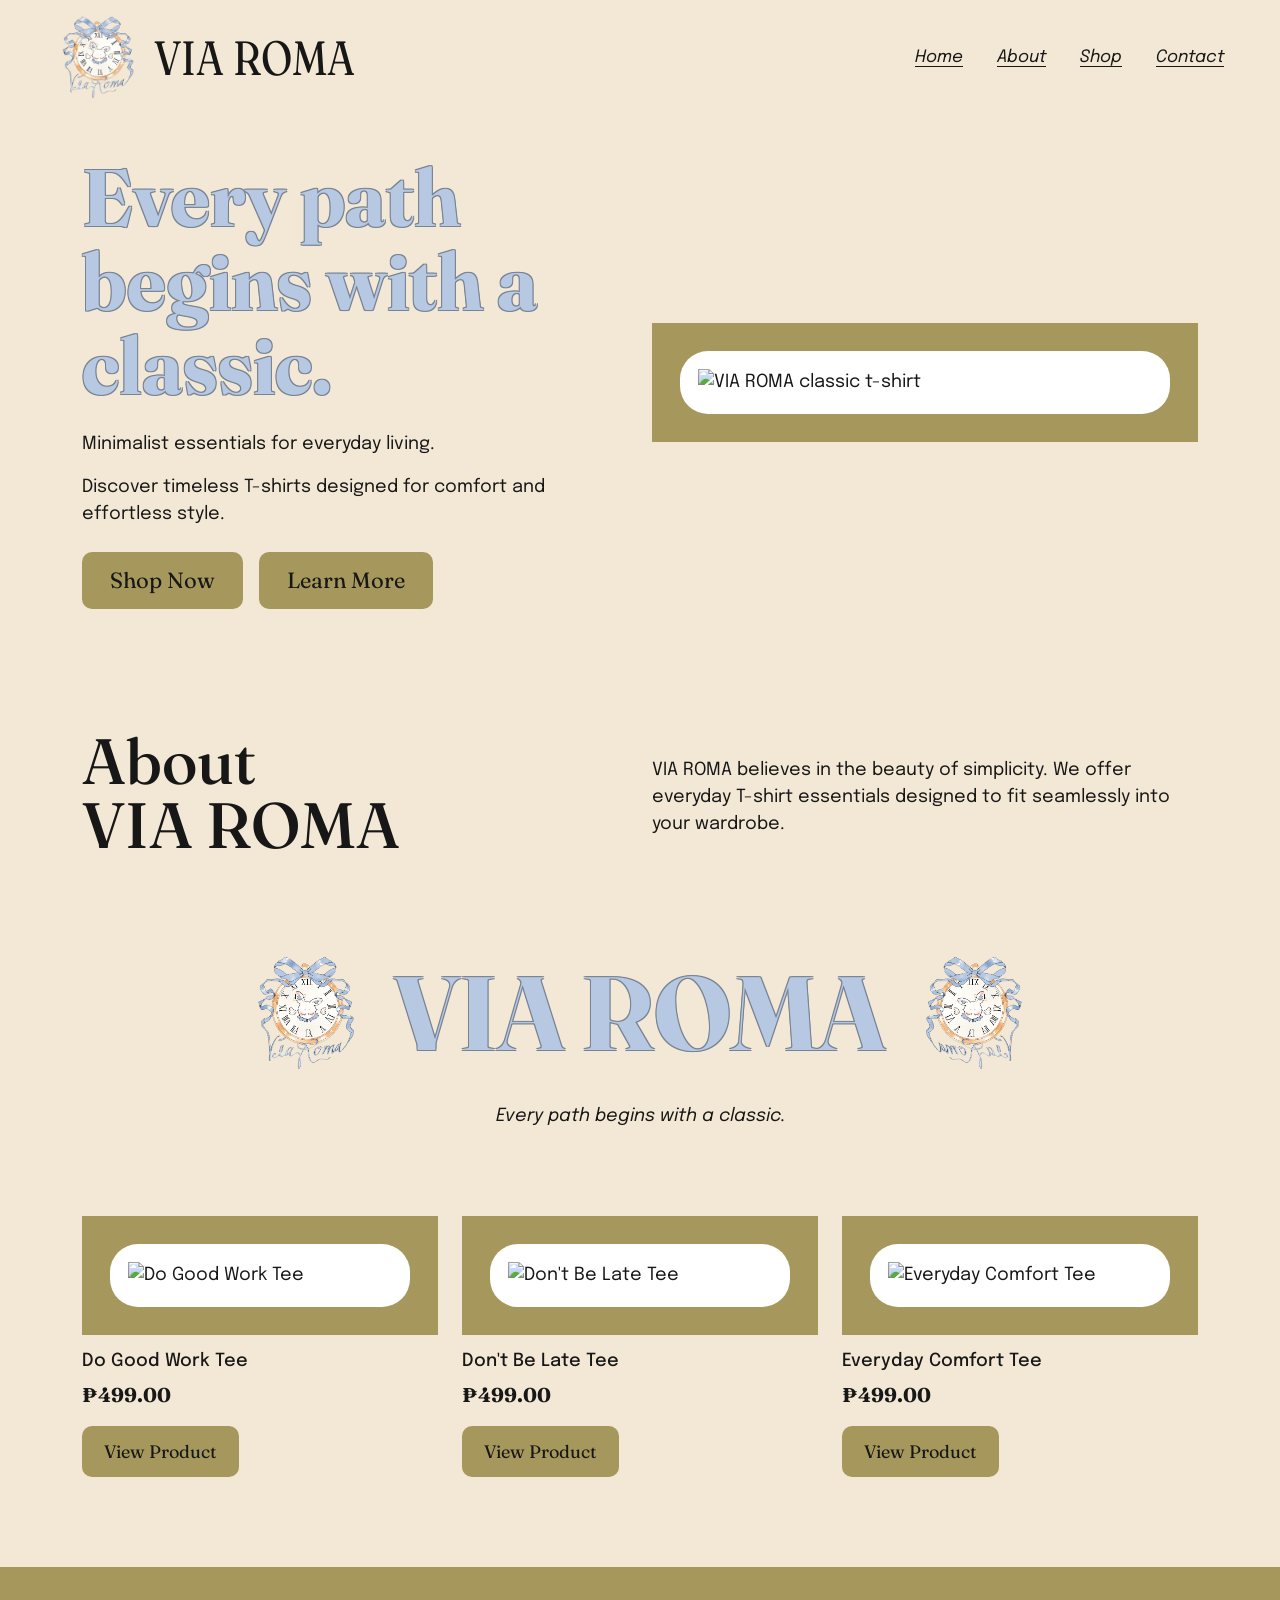
==== index.html @ f51b1f56 "Add files via upload" ====
<!DOCTYPE html>
<html lang="en">

<head>
    <meta charset="UTF-8">
    <meta name="viewport" content="width=device-width, initial-scale=1.0">
    <title>Home | VIA ROMA</title>

    <!-- Google Fonts -->
    <link rel="preconnect" href="https://fonts.googleapis.com">
    <link rel="preconnect" href="https://fonts.gstatic.com" crossorigin>
    <link href="https://fonts.googleapis.com/css2?family=Epilogue:ital,wght@0,400;0,500;0,700;1,400&family=Fraunces:opsz,wght@9..144,400;9..144,700&display=swap" rel="stylesheet">

    <!-- Bootstrap CSS -->
    <link href="https://cdn.jsdelivr.net/npm/bootstrap@5.3.3/dist/css/bootstrap.min.css" rel="stylesheet">

    <!-- Group CSS (colors, fonts, navbar, footer) -->
    <link rel="stylesheet" href="css/styles.css">

    <!-- Home page CSS -->
    <style>

        /* Body text size for the whole page content */
        main {
            font-size: 18px;
        }

        /* Light-blue text with a thin outline so it is readable on cream */
        .text-outline-shadow {
            color: var(--primary-color);
            text-shadow:
                -1px -1px 0 #778394,
                 1px -1px 0 #778394,
                -1px  1px 0 #778394,
                 1px  1px 0 #778394;
        }

        /* Olive button (dark text for contrast) */
        .via-button {
            display: inline-block;
            padding: 12px 28px;
            background-color: var(--secondary-color);
            color: var(--text-color);
            font-family: var(--heading-font);
            font-size: 22px;
            text-decoration: none;
            border-radius: 10px;
        }

        .via-button:hover {
            color: var(--text-color);
            opacity: 0.8;
        }

        /* Olive frame with a white rounded card inside */
        .image-frame {
            background-color: var(--secondary-color);
            padding: 18px;
        }

        .image-inner {
            background-color: #ffffff;
            border-radius: 28px;
            padding: 18px;
        }

        .image-inner img {
            display: block;
            width: 100%;
            height: auto;
        }

        /* Hero */
        .hero {
            padding: 40px 0 80px;
        }

        .hero-title {
            font-family: var(--heading-font);
            font-size: 3rem;
            line-height: 1.05;
        }

        /* About */
        .about-section {
            padding: 40px 0 30px;
        }

        .about-title {
            font-family: var(--heading-font);
            font-size: 2.8rem;
            line-height: 1;
        }

        /* Brand row */
        .brand-section {
            padding: 20px 0 50px;
        }

        .brand-row img {
            width: 90px;
            height: auto;
        }

        .brand-row .flip {
            transform: scaleX(-1);
        }

        .brand-name {
            font-family: var(--heading-font);
            font-size: 3rem;
            line-height: 1;
        }

        /* Products */
        .products-section {
            padding: 20px 0 90px;
        }

        .product-name {
            font-size: 18px;
            margin-top: 16px;
        }

        .price {
            font-family: var(--heading-font);
            font-size: 20px;
        }

        .products-section .via-button {
            font-size: 18px;
            padding: 12px 22px;
        }

        /* Tablets and wider (mobile-first: bigger sizes added here) */
        @media (min-width: 768px) {
            .image-frame {
                padding: 28px;
            }

            .about-title {
                font-size: 4rem;
            }

            .brand-row img {
                width: 140px;
            }

            .brand-name {
                font-size: 5rem;
            }
        }

        /* Laptops and wider */
        @media (min-width: 992px) {
            .hero-title {
                font-size: 5rem;
            }

            .brand-name {
                font-size: 6.5rem;
            }
        }

    </style>
</head>


<body>

    <!-- NAVIGATION -->
    <header>

        <nav class="navbar navbar-expand-lg" aria-label="Main navigation">

            <div class="container-fluid px-4 px-lg-5">

                <a class="navbar-brand" href="index.html">
                    <img src="images/brand-logo.png" alt="VIA ROMA logo" class="brand-logo">
                    <span class="brand-text">VIA ROMA</span>
                </a>

                <button
                    class="navbar-toggler"
                    type="button"
                    data-bs-toggle="collapse"
                    data-bs-target="#mainNavigation"
                    aria-controls="mainNavigation"
                    aria-expanded="false"
                    aria-label="Toggle navigation">
                    <span class="navbar-toggler-icon"></span>
                </button>

                <div class="collapse navbar-collapse" id="mainNavigation">

                    <ul class="navbar-nav ms-auto">
                        <li class="nav-item">
                            <a class="nav-link" href="index.html" aria-current="page">Home</a>
                        </li>
                        <li class="nav-item">
                            <a class="nav-link" href="index.html#about">About</a>
                        </li>
                        <li class="nav-item">
                            <a class="nav-link" href="index.html#shop">Shop</a>
                        </li>
                        <li class="nav-item">
                            <a class="nav-link" href="contact.html">Contact</a>
                        </li>
                    </ul>

                </div>

            </div>

        </nav>

    </header>


    <!-- MAIN CONTENT -->
    <main>

        <!-- HERO -->
        <section class="hero">
            <div class="container">
                <div class="row align-items-center">

                    <div class="col-lg-6">

                        <h1 class="hero-title fw-bold text-outline-shadow mb-4">
                            Every path begins with a classic.
                        </h1>

                        <p>Minimalist essentials for everyday living.</p>
                        <p>Discover timeless T-shirts designed for comfort and effortless style.</p>

                        <div class="d-flex flex-wrap gap-3 mt-4">
                            <a href="index.html#shop" class="via-button">Shop Now</a>
                            <a href="index.html#about" class="via-button">Learn More<span class="visually-hidden"> about VIA ROMA</span></a>
                        </div>

                    </div>

                    <div class="col-lg-6 mt-4 mt-lg-0">
                        <div class="image-frame">
                            <div class="image-inner">
                                <img src="images/hero-shirt.png" alt="VIA ROMA classic t-shirt">
                            </div>
                        </div>
                    </div>

                </div>
            </div>
        </section>


        <!-- ABOUT -->
        <section class="about-section" id="about">
            <div class="container">
                <div class="row align-items-center">

                    <div class="col-md-6">
                        <h2 class="about-title mb-4">About<br>VIA ROMA</h2>
                    </div>

                    <div class="col-md-6">
                        <p>
                            VIA ROMA believes in the beauty of simplicity.
                            We offer everyday T-shirt essentials designed to
                            fit seamlessly into your wardrobe.
                        </p>
                    </div>

                </div>
            </div>
        </section>


        <!-- BRAND ROW (logos are decorative, so alt is empty) -->
        <section class="brand-section text-center">
            <div class="container">

                <div class="brand-row d-flex justify-content-center align-items-center gap-3">
                    <img src="images/brand-logo.png" alt="">
                    <p class="brand-name fw-bold text-outline-shadow mb-0">VIA ROMA</p>
                    <img src="images/brand-logo.png" alt="" class="flip">
                </div>

                <p class="fst-italic mt-2">Every path begins with a classic.</p>

            </div>
        </section>


        <!-- PRODUCTS -->
        <section class="products-section" id="shop">
            <div class="container">

                <h2 class="visually-hidden">Our shirts</h2>

                <div class="row g-4">

                    <div class="col-md-4">
                        <div class="image-frame">
                            <div class="image-inner">
                                <img src="images/do-good-work-tee.jpg" alt="Do Good Work Tee">
                            </div>
                        </div>
                        <h3 class="product-name">Do Good Work Tee</h3>
                        <p class="price fw-bold">₱499.00</p>
                        <a href="do-good-work.html" class="via-button">View Product<span class="visually-hidden">: Do Good Work Tee</span></a>
                    </div>

                    <div class="col-md-4">
                        <div class="image-frame">
                            <div class="image-inner">
                                <img src="images/dont-be-late-tee.jpg" alt="Don't Be Late Tee">
                            </div>
                        </div>
                        <h3 class="product-name">Don't Be Late Tee</h3>
                        <p class="price fw-bold">₱499.00</p>
                        <a href="dont-be-late.html" class="via-button">View Product<span class="visually-hidden">: Don't Be Late Tee</span></a>
                    </div>

                    <div class="col-md-4">
                        <div class="image-frame">
                            <div class="image-inner">
                                <img src="images/everyday-comfort-tee.jpg" alt="Everyday Comfort Tee">
                            </div>
                        </div>
                        <h3 class="product-name">Everyday Comfort Tee</h3>
                        <p class="price fw-bold">₱499.00</p>
                        <a href="everyday-comfort.html" class="via-button">View Product<span class="visually-hidden">: Everyday Comfort Tee</span></a>
                    </div>

                </div>

            </div>
        </section>

    </main>


    <!-- FOOTER -->
    <footer>
        <div class="container-fluid px-4 px-lg-5">
            <div class="footer-content">
---- css/styles.css ----
/* 
1. WEBSITE COLORS AND FONTS
Change these values to update the design.
*/

:root {
--primary-color: #B7C9E2;
--secondary-color: #A6985C;
--button-color: #D1B99F;
--neutral-color: #F2E8D5;
--text-color: #171717;
--text-color-dark:#635D35;

--heading-font: 'Fraunces', serif;
--body-font: 'Epilogue', sans-serif;
}

/* 
2. GENERAL PAGE STYLING
*/

* {
box-sizing: border-box;
}

html {
scroll-behavior: smooth;
}

body {
margin: 0;
padding: 0;
background-color: var(--neutral-color);
color: var(--text-color);
font-family: var(--body-font);
font-size: 17px;
line-height: 1.5;

/* Keeps footer at bottom on short pages */
min-height: 100vh;
display: flex;
flex-direction: column;
}

a {
color: inherit;
}

/* Visible keyboard focus for accessibility */
a:focus-visible,
button:focus-visible {
outline: 3px solid #635D35;
outline-offset: 4px;
}

/* 
3. NAVIGATION BAR
*/

.navbar {
background-color: var(--neutral-color);
padding: 14px 0;
height: 115px;
}

.navbar-brand {
display: flex;
align-items: center;
gap: 3px;
color: var(--text-color);
font-family: var(--heading-font);
font-size: 40px;
font-weight: 400;
}

.brand-text {
display: inline-block;
transform: scaleY(1.2);
transform-origin: center;
line-height: 1;
}

/* Logo image */
.brand-logo {
width: auto;
height: 120px;
object-fit: contain;
}

.navbar-brand:hover {
color: var(--text-color);
}

/* Navigation links */
.navbar-nav .nav-link {
color: var(--text-color);
font-family: var(--body-font);
font-size: 17px;
font-style: italic;
text-decoration: underline;
text-underline-offset: 4px;
margin-left: 18px;
transition: opacity 0.2s ease;
}

.navbar-nav .nav-link:hover {
opacity: 0.6;
}

/* Mobile menu button */
.navbar-toggler {
border: 1px solid var(--text-color);
}

.navbar-toggler:focus {
box-shadow: none;
}

/* 
4. FOOTER
*/

footer {
background-color: var(--secondary-color);
padding: 23px 0;
margin-top: auto;
}

.footer-content {
display: flex;
justify-content: space-between;
align-items: center;
gap: 15px;
}

.footer-brand {
font-family: var(--body-font);
font-size: 16px;
font-weight: 700;
margin: 0;
}

.footer-link {
font-family: var(--body-font);
font-size: 16px;
font-weight: 700;
font-style: italic;
text-decoration: underline;
text-underline-offset: 4px;
}

.footer-link:hover {
opacity: 0.7;
}

/* 
5. TABLET RESPONSIVENESS
*/

@media (max-width: 991px) {

.navbar-brand {
    font-size: 29px;
}

.navbar-nav .nav-link {
    margin-left: 0;
    padding: 10px 0;
}

.main-navigation {
    gap: 16px;
}

.main-navigation a {
    font-size: 15px;
}

.privacy-section {
    padding-top: 35px;
}
}

/* 
7. MOBILE RESPONSIVENESS
*/

@media (max-width: 576px) {

body {
    font-size: 15px;
}

.navbar {
    padding: 8px 0;
}

.brand-logo {
    width: 55px;
    height: 55px;
}

.navbar-brand {
    font-size: 25px;
    gap: 9px;
}

.privacy-section {
    padding: 30px 20px 40px;
}

.privacy-title {
    font-size: clamp(2.3rem, 10vw, 3.2rem);
}

.updated-date {
    font-size: 14px;
    margin-bottom: 22px;
}

.policy-intro {
    font-size: 15px;
    margin-bottom: 24px;
}

.policy-item {
    margin-bottom: 20px;
}

.policy-item h2 {
    font-size: 17px;
}

.policy-item p {
    font-size: 15px;
}

footer {
    padding: 18px 15px;
}

.footer-content {
    flex-direction: column;
    text-align: center;
    gap: 8px;
}

.footer-brand,
.footer-link {
    font-size: 14px;
}
}
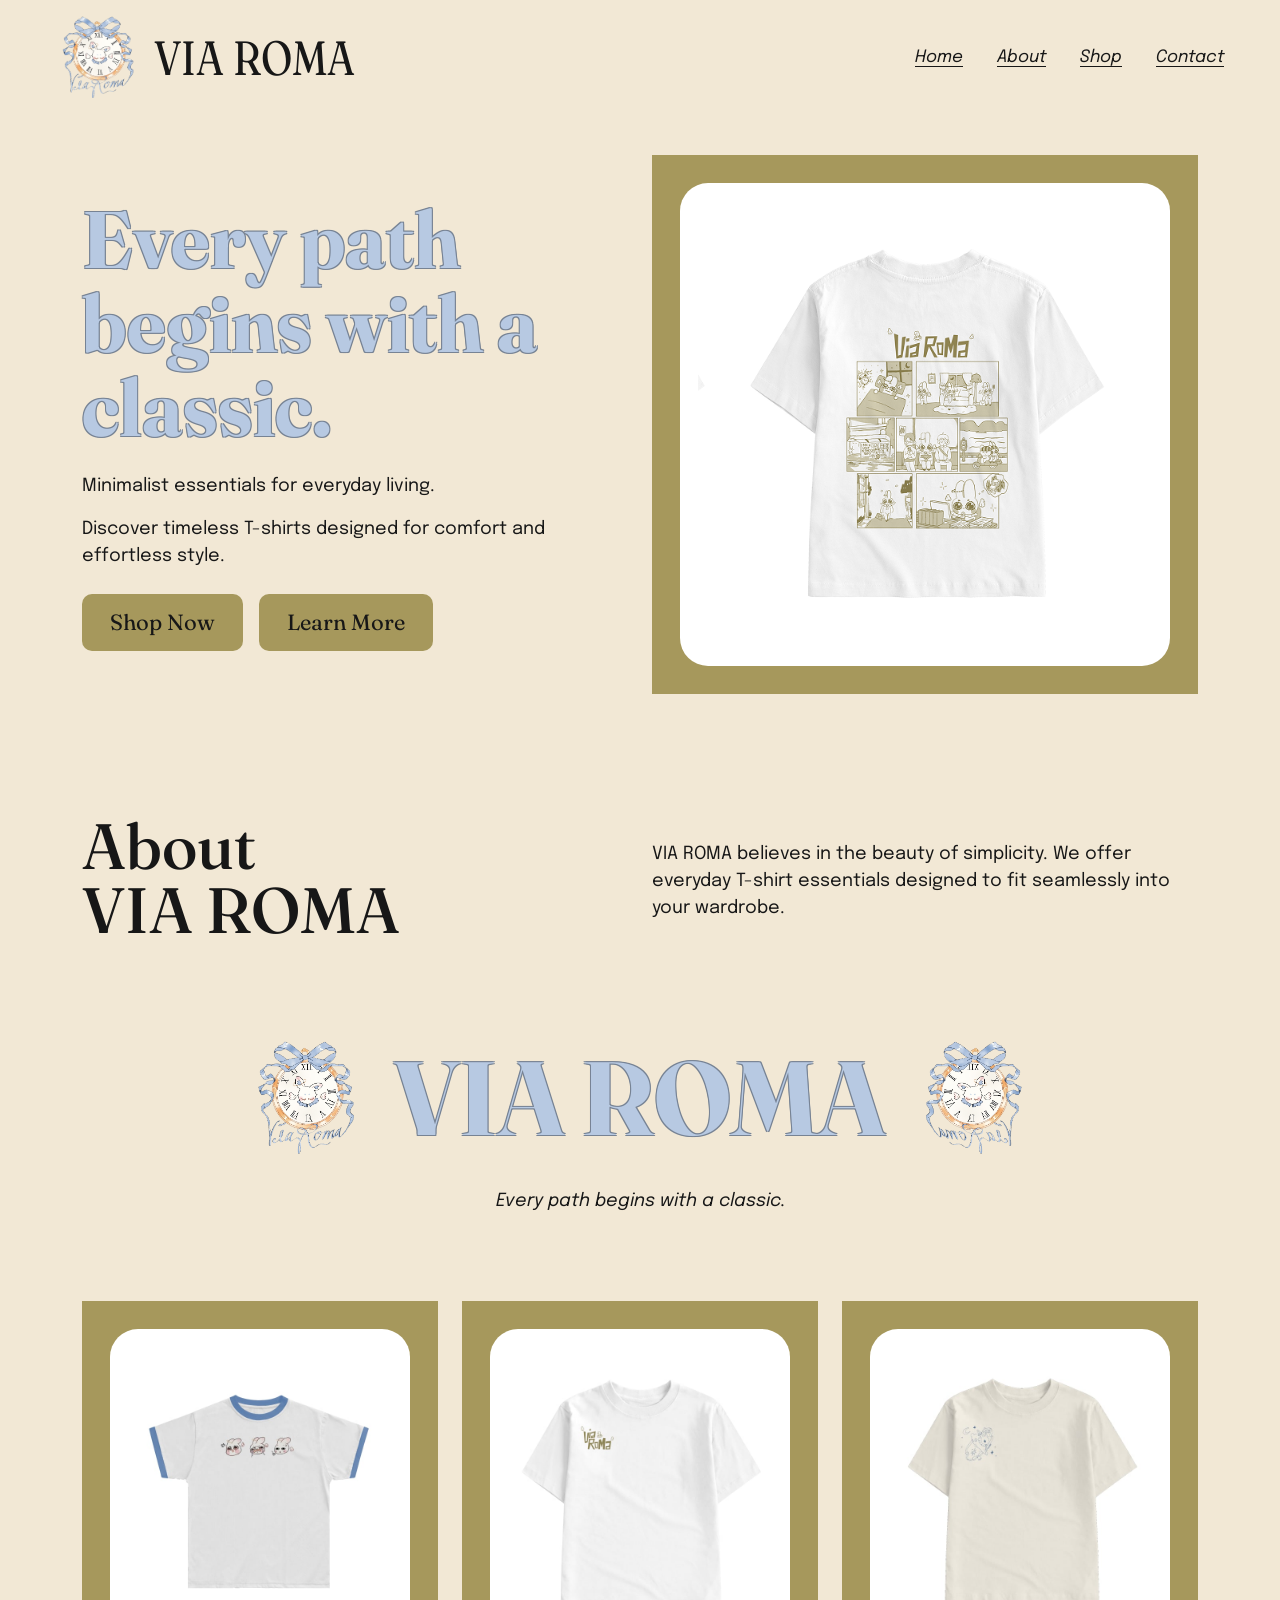
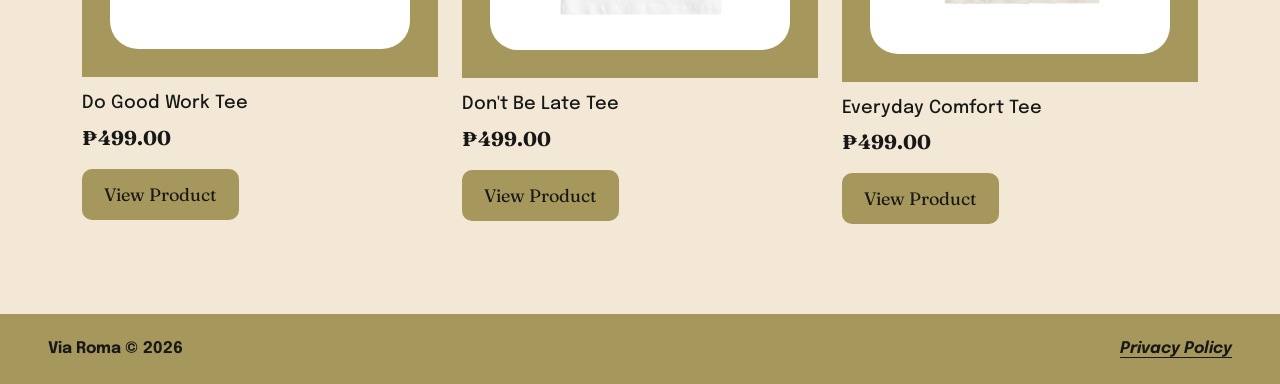
==== commit c52c19e3: "Update index.html" ====
--- a/index.html
+++ b/index.html
@@ -130,6 +130,12 @@
         .products-section .via-button {
             font-size: 18px;
             padding: 12px 22px;
+        }
+
+        /* Footer text color (keeps the text visible on the olive footer) */
+        footer .footer-brand,
+        footer .footer-link {
+            color: var(--text-color);
         }
 
         /* Tablets and wider (mobile-first: bigger sizes added here) */
@@ -344,4 +350,16 @@
     <!-- FOOTER -->
     <footer>
         <div class="container-fluid px-4 px-lg-5">
-            <div class="footer-content">+            <div class="footer-content">
+                <p class="footer-brand">Via Roma © 2026</p>
+                <a href="privacy.html" class="footer-link">Privacy Policy</a>
+            </div>
+        </div>
+    </footer>
+
+    <!-- Bootstrap JavaScript -->
+    <script src="https://cdn.jsdelivr.net/npm/bootstrap@5.3.3/dist/js/bootstrap.bundle.min.js"></script>
+
+</body>
+
+</html>
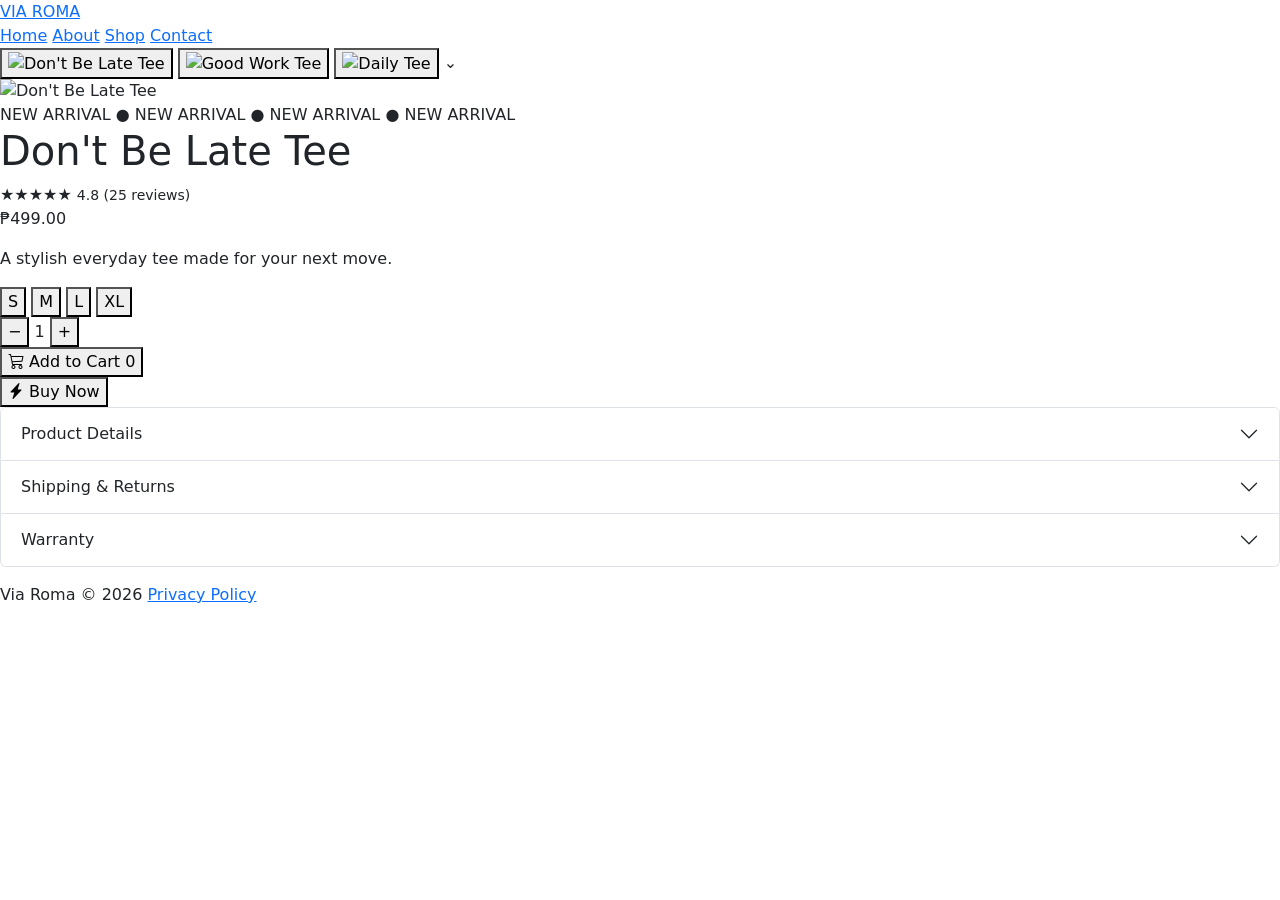
==== commit af8a51f3: "Add files via upload" ====
--- a/index.html
+++ b/index.html
@@ -1,365 +1,314 @@
-<!DOCTYPE html>
-<html lang="en">
-
-<head>
-    <meta charset="UTF-8">
-    <meta name="viewport" content="width=device-width, initial-scale=1.0">
-    <title>Home | VIA ROMA</title>
-
-    <!-- Google Fonts -->
-    <link rel="preconnect" href="https://fonts.googleapis.com">
-    <link rel="preconnect" href="https://fonts.gstatic.com" crossorigin>
-    <link href="https://fonts.googleapis.com/css2?family=Epilogue:ital,wght@0,400;0,500;0,700;1,400&family=Fraunces:opsz,wght@9..144,400;9..144,700&display=swap" rel="stylesheet">
-
-    <!-- Bootstrap CSS -->
-    <link href="https://cdn.jsdelivr.net/npm/bootstrap@5.3.3/dist/css/bootstrap.min.css" rel="stylesheet">
-
-    <!-- Group CSS (colors, fonts, navbar, footer) -->
-    <link rel="stylesheet" href="css/styles.css">
-
-    <!-- Home page CSS -->
-    <style>
-
-        /* Body text size for the whole page content */
-        main {
-            font-size: 18px;
-        }
-
-        /* Light-blue text with a thin outline so it is readable on cream */
-        .text-outline-shadow {
-            color: var(--primary-color);
-            text-shadow:
-                -1px -1px 0 #778394,
-                 1px -1px 0 #778394,
-                -1px  1px 0 #778394,
-                 1px  1px 0 #778394;
-        }
-
-        /* Olive button (dark text for contrast) */
-        .via-button {
-            display: inline-block;
-            padding: 12px 28px;
-            background-color: var(--secondary-color);
-            color: var(--text-color);
-            font-family: var(--heading-font);
-            font-size: 22px;
-            text-decoration: none;
-            border-radius: 10px;
-        }
-
-        .via-button:hover {
-            color: var(--text-color);
-            opacity: 0.8;
-        }
-
-        /* Olive frame with a white rounded card inside */
-        .image-frame {
-            background-color: var(--secondary-color);
-            padding: 18px;
-        }
-
-        .image-inner {
-            background-color: #ffffff;
-            border-radius: 28px;
-            padding: 18px;
-        }
-
-        .image-inner img {
-            display: block;
-            width: 100%;
-            height: auto;
-        }
-
-        /* Hero */
-        .hero {
-            padding: 40px 0 80px;
-        }
-
-        .hero-title {
-            font-family: var(--heading-font);
-            font-size: 3rem;
-            line-height: 1.05;
-        }
-
-        /* About */
-        .about-section {
-            padding: 40px 0 30px;
-        }
-
-        .about-title {
-            font-family: var(--heading-font);
-            font-size: 2.8rem;
-            line-height: 1;
-        }
-
-        /* Brand row */
-        .brand-section {
-            padding: 20px 0 50px;
-        }
-
-        .brand-row img {
-            width: 90px;
-            height: auto;
-        }
-
-        .brand-row .flip {
-            transform: scaleX(-1);
-        }
-
-        .brand-name {
-            font-family: var(--heading-font);
-            font-size: 3rem;
-            line-height: 1;
-        }
-
-        /* Products */
-        .products-section {
-            padding: 20px 0 90px;
-        }
-
-        .product-name {
-            font-size: 18px;
-            margin-top: 16px;
-        }
-
-        .price {
-            font-family: var(--heading-font);
-            font-size: 20px;
-        }
-
-        .products-section .via-button {
-            font-size: 18px;
-            padding: 12px 22px;
-        }
-
-        /* Footer text color (keeps the text visible on the olive footer) */
-        footer .footer-brand,
-        footer .footer-link {
-            color: var(--text-color);
-        }
-
-        /* Tablets and wider (mobile-first: bigger sizes added here) */
-        @media (min-width: 768px) {
-            .image-frame {
-                padding: 28px;
-            }
-
-            .about-title {
-                font-size: 4rem;
-            }
-
-            .brand-row img {
-                width: 140px;
-            }
-
-            .brand-name {
-                font-size: 5rem;
-            }
-        }
-
-        /* Laptops and wider */
-        @media (min-width: 992px) {
-            .hero-title {
-                font-size: 5rem;
-            }
-
-            .brand-name {
-                font-size: 6.5rem;
-            }
-        }
-
-    </style>
-</head>
-
-
-<body>
-
-    <!-- NAVIGATION -->
-    <header>
-
-        <nav class="navbar navbar-expand-lg" aria-label="Main navigation">
-
-            <div class="container-fluid px-4 px-lg-5">
-
-                <a class="navbar-brand" href="index.html">
-                    <img src="images/brand-logo.png" alt="VIA ROMA logo" class="brand-logo">
-                    <span class="brand-text">VIA ROMA</span>
-                </a>
-
-                <button
-                    class="navbar-toggler"
-                    type="button"
-                    data-bs-toggle="collapse"
-                    data-bs-target="#mainNavigation"
-                    aria-controls="mainNavigation"
-                    aria-expanded="false"
-                    aria-label="Toggle navigation">
-                    <span class="navbar-toggler-icon"></span>
-                </button>
-
-                <div class="collapse navbar-collapse" id="mainNavigation">
-
-                    <ul class="navbar-nav ms-auto">
-                        <li class="nav-item">
-                            <a class="nav-link" href="index.html" aria-current="page">Home</a>
-                        </li>
-                        <li class="nav-item">
-                            <a class="nav-link" href="index.html#about">About</a>
-                        </li>
-                        <li class="nav-item">
-                            <a class="nav-link" href="index.html#shop">Shop</a>
-                        </li>
-                        <li class="nav-item">
-                            <a class="nav-link" href="contact.html">Contact</a>
-                        </li>
-                    </ul>
-
-                </div>
-
-            </div>
-
-        </nav>
-
-    </header>
-
-
-    <!-- MAIN CONTENT -->
-    <main>
-
-        <!-- HERO -->
-        <section class="hero">
-            <div class="container">
-                <div class="row align-items-center">
-
-                    <div class="col-lg-6">
-
-                        <h1 class="hero-title fw-bold text-outline-shadow mb-4">
-                            Every path begins with a classic.
-                        </h1>
-
-                        <p>Minimalist essentials for everyday living.</p>
-                        <p>Discover timeless T-shirts designed for comfort and effortless style.</p>
-
-                        <div class="d-flex flex-wrap gap-3 mt-4">
-                            <a href="index.html#shop" class="via-button">Shop Now</a>
-                            <a href="index.html#about" class="via-button">Learn More<span class="visually-hidden"> about VIA ROMA</span></a>
-                        </div>
-
-                    </div>
-
-                    <div class="col-lg-6 mt-4 mt-lg-0">
-                        <div class="image-frame">
-                            <div class="image-inner">
-                                <img src="images/hero-shirt.png" alt="VIA ROMA classic t-shirt">
-                            </div>
-                        </div>
-                    </div>
-
-                </div>
-            </div>
-        </section>
-
-
-        <!-- ABOUT -->
-        <section class="about-section" id="about">
-            <div class="container">
-                <div class="row align-items-center">
-
-                    <div class="col-md-6">
-                        <h2 class="about-title mb-4">About<br>VIA ROMA</h2>
-                    </div>
-
-                    <div class="col-md-6">
-                        <p>
-                            VIA ROMA believes in the beauty of simplicity.
-                            We offer everyday T-shirt essentials designed to
-                            fit seamlessly into your wardrobe.
-                        </p>
-                    </div>
-
-                </div>
-            </div>
-        </section>
-
-
-        <!-- BRAND ROW (logos are decorative, so alt is empty) -->
-        <section class="brand-section text-center">
-            <div class="container">
-
-                <div class="brand-row d-flex justify-content-center align-items-center gap-3">
-                    <img src="images/brand-logo.png" alt="">
-                    <p class="brand-name fw-bold text-outline-shadow mb-0">VIA ROMA</p>
-                    <img src="images/brand-logo.png" alt="" class="flip">
-                </div>
-
-                <p class="fst-italic mt-2">Every path begins with a classic.</p>
-
-            </div>
-        </section>
-
-
-        <!-- PRODUCTS -->
-        <section class="products-section" id="shop">
-            <div class="container">
-
-                <h2 class="visually-hidden">Our shirts</h2>
-
-                <div class="row g-4">
-
-                    <div class="col-md-4">
-                        <div class="image-frame">
-                            <div class="image-inner">
-                                <img src="images/do-good-work-tee.jpg" alt="Do Good Work Tee">
-                            </div>
-                        </div>
-                        <h3 class="product-name">Do Good Work Tee</h3>
-                        <p class="price fw-bold">₱499.00</p>
-                        <a href="do-good-work.html" class="via-button">View Product<span class="visually-hidden">: Do Good Work Tee</span></a>
-                    </div>
-
-                    <div class="col-md-4">
-                        <div class="image-frame">
-                            <div class="image-inner">
-                                <img src="images/dont-be-late-tee.jpg" alt="Don't Be Late Tee">
-                            </div>
-                        </div>
-                        <h3 class="product-name">Don't Be Late Tee</h3>
-                        <p class="price fw-bold">₱499.00</p>
-                        <a href="dont-be-late.html" class="via-button">View Product<span class="visually-hidden">: Don't Be Late Tee</span></a>
-                    </div>
-
-                    <div class="col-md-4">
-                        <div class="image-frame">
-                            <div class="image-inner">
-                                <img src="images/everyday-comfort-tee.jpg" alt="Everyday Comfort Tee">
-                            </div>
-                        </div>
-                        <h3 class="product-name">Everyday Comfort Tee</h3>
-                        <p class="price fw-bold">₱499.00</p>
-                        <a href="everyday-comfort.html" class="via-button">View Product<span class="visually-hidden">: Everyday Comfort Tee</span></a>
-                    </div>
-
-                </div>
-
-            </div>
-        </section>
-
-    </main>
-
-
-    <!-- FOOTER -->
-    <footer>
-        <div class="container-fluid px-4 px-lg-5">
-            <div class="footer-content">
-                <p class="footer-brand">Via Roma © 2026</p>
-                <a href="privacy.html" class="footer-link">Privacy Policy</a>
-            </div>
-        </div>
-    </footer>
-
-    <!-- Bootstrap JavaScript -->
-    <script src="https://cdn.jsdelivr.net/npm/bootstrap@5.3.3/dist/js/bootstrap.bundle.min.js"></script>
-
-</body>
-
-</html>
+
+<!DOCTYPE html>
+<html lang="en">
+<head>
+    <meta charset="UTF-8">
+    <meta name="viewport" content="width=device-width, initial-scale=1.0">
+
+    <title>Via Roma | Product Details</title>
+
+    <!-- Bootstrap -->
+    <link href="https://cdn.jsdelivr.net/npm/bootstrap@5.3.8/dist/css/bootstrap.min.css" rel="stylesheet">
+
+    <!-- Bootstrap Icons -->
+    <link href="https://cdn.jsdelivr.net/npm/bootstrap-icons@1.11.3/font/bootstrap-icons.min.css" rel="stylesheet">
+
+    <!-- Custom CSS -->
+    <link rel="stylesheet" href="style.css">
+</head>
+
+<body>
+
+<div class="site-shell">
+
+    <main class="product-page">
+
+        <!-- HEADER -->
+        <header class="site-header">
+
+            <a class="brand" href="index.html">VIA ROMA</a>
+
+            <nav class="main-nav">
+                <a href="index.html">Home</a>
+                <a href="#about">About</a>
+                <a href="#shop">Shop</a>
+                <a href="#contact">Contact</a>
+            </nav>
+
+        </header>
+
+
+        <!-- PRODUCT SECTION -->
+        <section class="product-layout">
+
+            <!-- LEFT SIDEBAR AND MAIN IMAGE -->
+            <div class="gallery">
+
+                <div class="thumbnail-list">
+
+                    <button class="thumbnail active"
+                        data-image="assets/dont-be-late-tee.png"
+                        data-name="Don't Be Late Tee"
+                        data-price="₱499.00"
+                        data-description="A stylish everyday tee made for your next move.">
+
+                        <img src="assets/dont-be-late-tee.png" alt="Don't Be Late Tee">
+
+                    </button>
+
+
+                    <button class="thumbnail"
+                        data-image="assets/good-work-tee.png"
+                        data-name="Good Work Tee"
+                        data-price="₱499.00"
+                        data-description="A comfortable shirt designed for everyday wear.">
+
+                        <img src="assets/good-work-tee.png" alt="Good Work Tee">
+
+                    </button>
+
+
+                    <button class="thumbnail"
+                        data-image="assets/daily-tee.png"
+                        data-name="Daily Tee"
+                        data-price="₱499.00"
+                        data-description="Your everyday essential. Simple, comfortable, and versatile.">
+
+                        <img src="assets/daily-tee.png" alt="Daily Tee">
+
+                    </button>
+
+                    <span class="gallery-caret">⌄</span>
+
+                </div>
+
+
+                <!-- MAIN PRODUCT IMAGE -->
+                <div class="main-image">
+
+                    <img
+                        id="mainProductImage"
+                        src="assets/dont-be-late-tee.png"
+                        alt="Don't Be Late Tee">
+
+                </div>
+
+            </div>
+
+
+            <!-- RIGHT PRODUCT INFORMATION -->
+            <div class="product-info">
+
+                <div class="collection-label">
+                    NEW ARRIVAL <span>●</span>
+                    NEW ARRIVAL <span>●</span>
+                    NEW ARRIVAL <span>●</span>
+                    NEW ARRIVAL
+                </div>
+
+
+                <h1 id="productName">Don't Be Late Tee</h1>
+
+
+                <div class="rating-row">
+
+                    <span class="stars">★★★★★</span>
+
+                    <small>4.8 (25 reviews)</small>
+
+                </div>
+
+
+                <p class="price" id="productPrice">₱499.00</p>
+
+
+                <p class="description" id="productDescription">
+                    A stylish everyday tee made for your next move.
+                </p>
+
+
+                <!-- SIZE OPTIONS -->
+                <div class="size-options">
+
+                    <button class="size-btn selected" data-size="S">S</button>
+
+                    <button class="size-btn" data-size="M">M</button>
+
+                    <button class="size-btn" data-size="L">L</button>
+
+                    <button class="size-btn" data-size="XL">XL</button>
+
+                </div>
+
+
+                <!-- QUANTITY AND CART -->
+                <div class="purchase-row">
+
+                    <div class="quantity-control">
+
+                        <button type="button" id="decreaseQty">−</button>
+
+                        <output id="quantity">1</output>
+
+                        <button type="button" id="increaseQty">+</button>
+
+                    </div>
+
+
+                    <button class="add-cart" id="addToCart">
+
+                        <i class="bi bi-cart3"></i>
+                        Add to Cart
+
+                        <span id="cartCount">0</span>
+
+                    </button>
+
+                </div>
+
+
+                <!-- BUY NOW -->
+                <button class="buy-now" id="buyNow">
+
+                    <i class="bi bi-lightning-charge-fill"></i>
+                    Buy Now
+
+                </button>
+
+
+                <!-- PRODUCT ACCORDION -->
+                <div class="accordion product-accordion" id="productAccordion">
+
+                    <div class="accordion-item">
+
+                        <h2 class="accordion-header">
+
+                            <button class="accordion-button collapsed"
+                                data-bs-toggle="collapse"
+                                data-bs-target="#details">
+
+                                Product Details
+
+                            </button>
+
+                        </h2>
+
+                        <div id="details"
+                            class="accordion-collapse collapse"
+                            data-bs-parent="#productAccordion">
+
+                            <div class="accordion-body">
+                                A comfortable everyday shirt with a relaxed fit.
+                            </div>
+
+                        </div>
+
+                    </div>
+
+
+                    <div class="accordion-item">
+
+                        <h2 class="accordion-header">
+
+                            <button class="accordion-button collapsed"
+                                data-bs-toggle="collapse"
+                                data-bs-target="#shipping">
+
+                                Shipping & Returns
+
+                            </button>
+
+                        </h2>
+
+                        <div id="shipping"
+                            class="accordion-collapse collapse"
+                            data-bs-parent="#productAccordion">
+
+                            <div class="accordion-body">
+                                Add your shipping and return policy here.
+                            </div>
+
+                        </div>
+
+                    </div>
+
+
+                    <div class="accordion-item">
+
+                        <h2 class="accordion-header">
+
+                            <button class="accordion-button collapsed"
+                                data-bs-toggle="collapse"
+                                data-bs-target="#warranty">
+
+                                Warranty
+
+                            </button>
+
+                        </h2>
+
+                        <div id="warranty"
+                            class="accordion-collapse collapse"
+                            data-bs-parent="#productAccordion">
+
+                            <div class="accordion-body">
+                                Add your warranty information here.
+                            </div>
+
+                        </div>
+
+                    </div>
+
+                </div>
+
+
+                <p id="statusMessage" class="status-message"></p>
+
+            </div>
+
+        </section>
+
+    </main>
+
+
+    <!-- FOOTER -->
+    <footer class="site-footer">
+
+        <span>Via Roma © 2026</span>
+
+        <a href="#privacy">Privacy Policy</a>
+
+    </footer>
+
+</div>
+
+
+<!-- CART NOTIFICATION -->
+<div class="toast-container position-fixed bottom-0 end-0 p-3">
+
+    <div id="cartToast" class="toast">
+
+        <div class="toast-header">
+
+            <strong class="me-auto">Via Roma</strong>
+
+            <button class="btn-close" data-bs-dismiss="toast"></button>
+
+        </div>
+
+        <div class="toast-body" id="toastMessage">
+            Added to cart.
+        </div>
+
+    </div>
+
+</div>
+
+
+<!-- JAVASCRIPT -->
+<script src="https://cdn.jsdelivr.net/npm/bootstrap@5.3.8/dist/js/bootstrap.bundle.min.js"></script>
+
+<script src="script.js"></script>
+
+</body>
+</html>
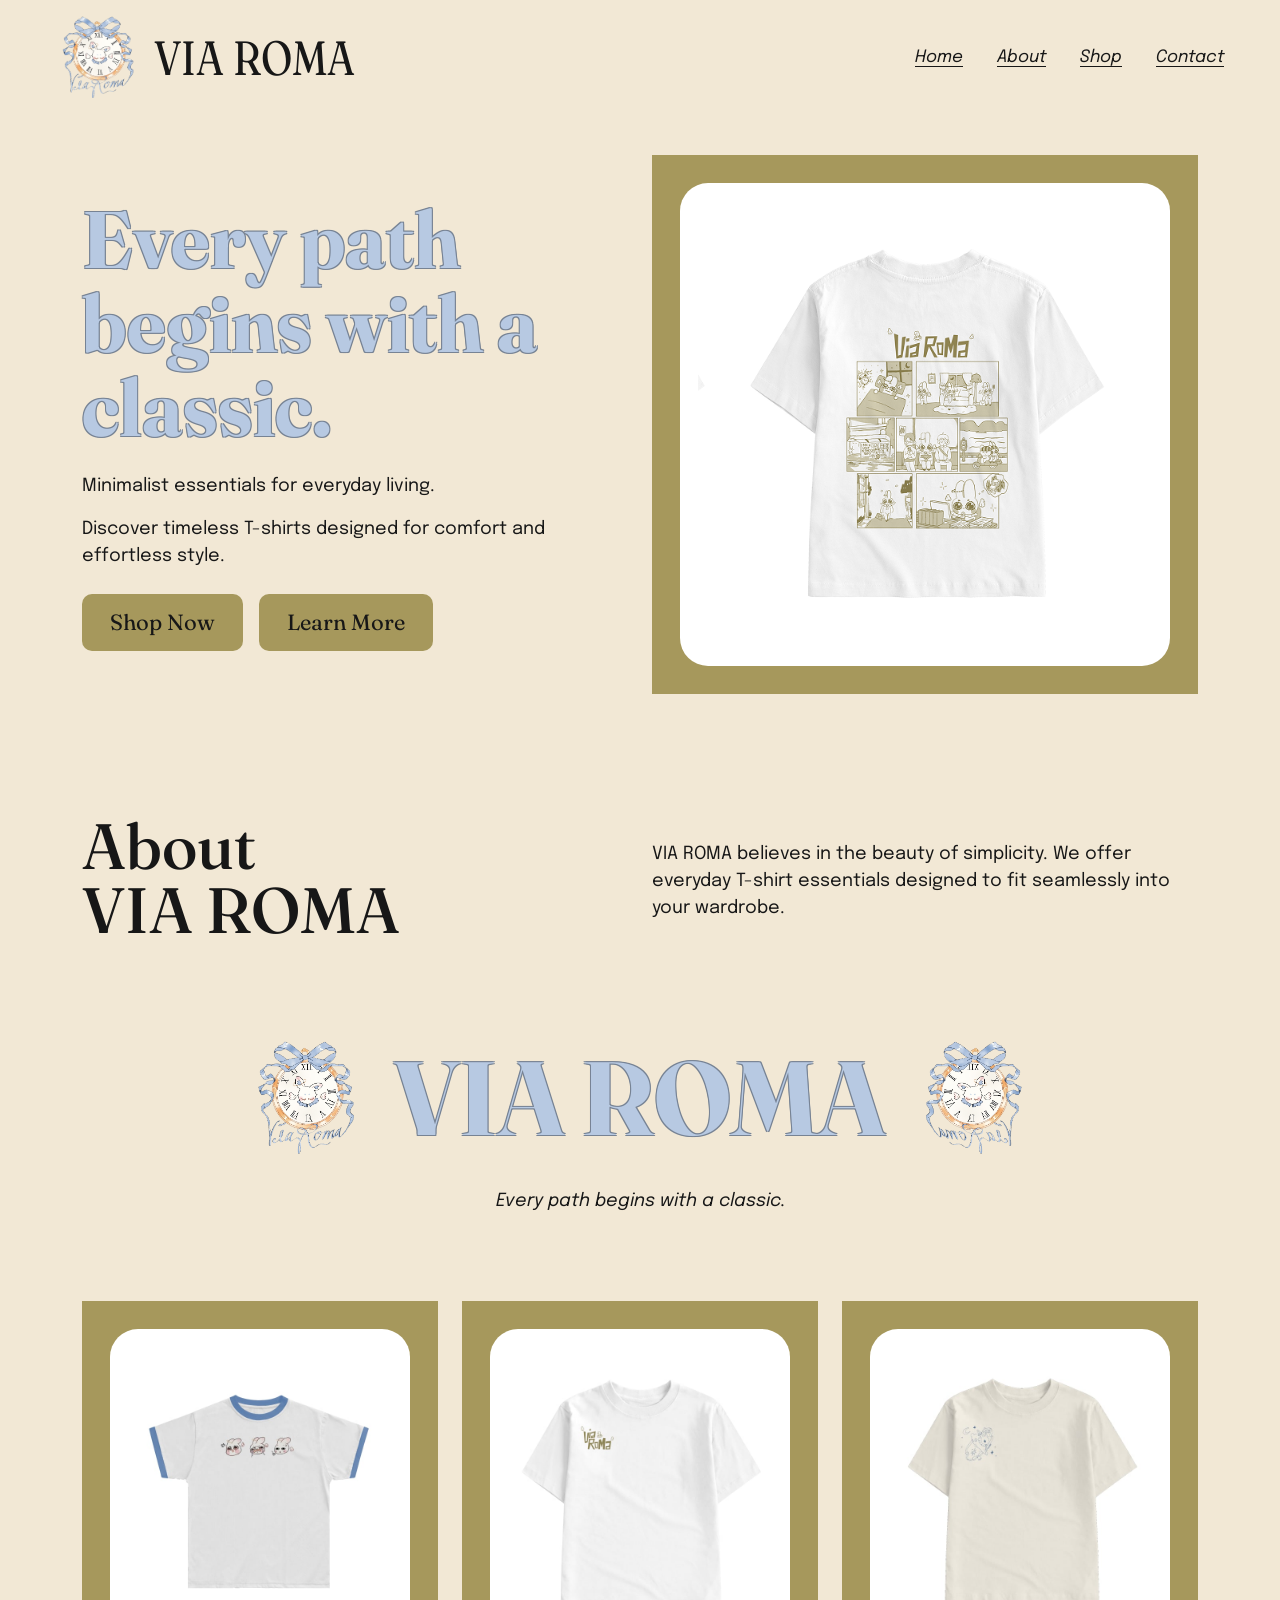
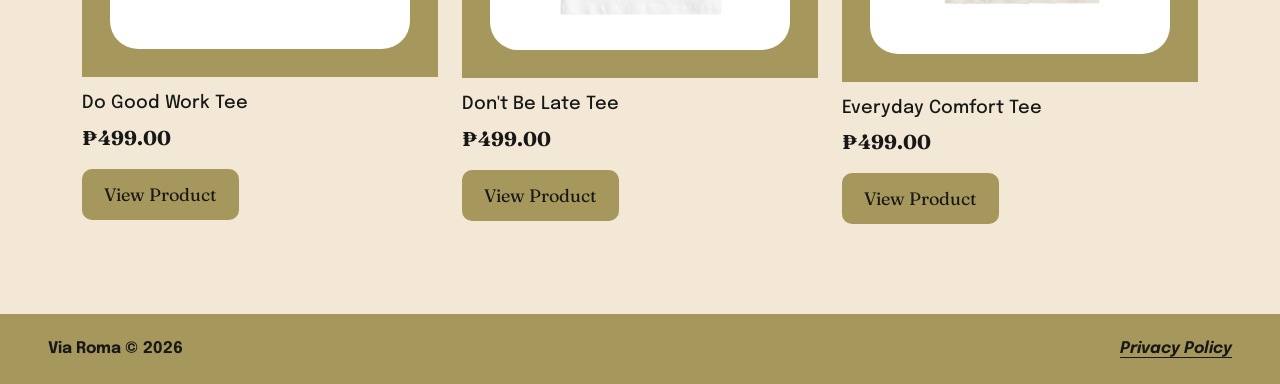
==== commit 33e1f91c: "Changed it back to Homepage" ====
--- a/index.html
+++ b/index.html
@@ -1,314 +1,371 @@
-
 <!DOCTYPE html>
 <html lang="en">
+
 <head>
     <meta charset="UTF-8">
     <meta name="viewport" content="width=device-width, initial-scale=1.0">
-
-    <title>Via Roma | Product Details</title>
-
-    <!-- Bootstrap -->
-    <link href="https://cdn.jsdelivr.net/npm/bootstrap@5.3.8/dist/css/bootstrap.min.css" rel="stylesheet">
-
-    <!-- Bootstrap Icons -->
-    <link href="https://cdn.jsdelivr.net/npm/bootstrap-icons@1.11.3/font/bootstrap-icons.min.css" rel="stylesheet">
-
-    <!-- Custom CSS -->
-    <link rel="stylesheet" href="style.css">
+    <title>Home | VIA ROMA</title>
+
+     <!-- Favicon -->
+<link rel="icon"
+      type="image/png"
+      href="images/Home.png"
+      sizes="32x32">
+
+    <!-- Google Fonts -->
+    <link rel="preconnect" href="https://fonts.googleapis.com">
+    <link rel="preconnect" href="https://fonts.gstatic.com" crossorigin>
+    <link href="https://fonts.googleapis.com/css2?family=Epilogue:ital,wght@0,400;0,500;0,700;1,400&family=Fraunces:opsz,wght@9..144,400;9..144,700&display=swap" rel="stylesheet">
+
+    <!-- Bootstrap CSS -->
+    <link href="https://cdn.jsdelivr.net/npm/bootstrap@5.3.3/dist/css/bootstrap.min.css" rel="stylesheet">
+
+    <!-- Group CSS (colors, fonts, navbar, footer) -->
+    <link rel="stylesheet" href="css/styles.css">
+
+    <!-- Home page CSS -->
+    <style>
+
+        /* Body text size for the whole page content */
+        main {
+            font-size: 18px;
+        }
+
+        /* Light-blue text with a thin outline so it is readable on cream */
+        .text-outline-shadow {
+            color: var(--primary-color);
+            text-shadow:
+                -1px -1px 0 #778394,
+                 1px -1px 0 #778394,
+                -1px  1px 0 #778394,
+                 1px  1px 0 #778394;
+        }
+
+        /* Olive button (dark text for contrast) */
+        .via-button {
+            display: inline-block;
+            padding: 12px 28px;
+            background-color: var(--secondary-color);
+            color: var(--text-color);
+            font-family: var(--heading-font);
+            font-size: 22px;
+            text-decoration: none;
+            border-radius: 10px;
+        }
+
+        .via-button:hover {
+            color: var(--text-color);
+            opacity: 0.8;
+        }
+
+        /* Olive frame with a white rounded card inside */
+        .image-frame {
+            background-color: var(--secondary-color);
+            padding: 18px;
+        }
+
+        .image-inner {
+            background-color: #ffffff;
+            border-radius: 28px;
+            padding: 18px;
+        }
+
+        .image-inner img {
+            display: block;
+            width: 100%;
+            height: auto;
+        }
+
+        /* Hero */
+        .hero {
+            padding: 40px 0 80px;
+        }
+
+        .hero-title {
+            font-family: var(--heading-font);
+            font-size: 3rem;
+            line-height: 1.05;
+        }
+
+        /* About */
+        .about-section {
+            padding: 40px 0 30px;
+        }
+
+        .about-title {
+            font-family: var(--heading-font);
+            font-size: 2.8rem;
+            line-height: 1;
+        }
+
+        /* Brand row */
+        .brand-section {
+            padding: 20px 0 50px;
+        }
+
+        .brand-row img {
+            width: 90px;
+            height: auto;
+        }
+
+        .brand-row .flip {
+            transform: scaleX(-1);
+        }
+
+        .brand-name {
+            font-family: var(--heading-font);
+            font-size: 3rem;
+            line-height: 1;
+        }
+
+        /* Products */
+        .products-section {
+            padding: 20px 0 90px;
+        }
+
+        .product-name {
+            font-size: 18px;
+            margin-top: 16px;
+        }
+
+        .price {
+            font-family: var(--heading-font);
+            font-size: 20px;
+        }
+
+        .products-section .via-button {
+            font-size: 18px;
+            padding: 12px 22px;
+        }
+
+        /* Footer text color (keeps the text visible on the olive footer) */
+        footer .footer-brand,
+        footer .footer-link {
+            color: var(--text-color);
+        }
+
+        /* Tablets and wider (mobile-first: bigger sizes added here) */
+        @media (min-width: 768px) {
+            .image-frame {
+                padding: 28px;
+            }
+
+            .about-title {
+                font-size: 4rem;
+            }
+
+            .brand-row img {
+                width: 140px;
+            }
+
+            .brand-name {
+                font-size: 5rem;
+            }
+        }
+
+        /* Laptops and wider */
+        @media (min-width: 992px) {
+            .hero-title {
+                font-size: 5rem;
+            }
+
+            .brand-name {
+                font-size: 6.5rem;
+            }
+        }
+
+    </style>
 </head>
 
+
 <body>
 
-<div class="site-shell">
-
-    <main class="product-page">
-
-        <!-- HEADER -->
-        <header class="site-header">
-
-            <a class="brand" href="index.html">VIA ROMA</a>
-
-            <nav class="main-nav">
-                <a href="index.html">Home</a>
-                <a href="#about">About</a>
-                <a href="#shop">Shop</a>
-                <a href="#contact">Contact</a>
-            </nav>
-
-        </header>
-
-
-        <!-- PRODUCT SECTION -->
-        <section class="product-layout">
-
-            <!-- LEFT SIDEBAR AND MAIN IMAGE -->
-            <div class="gallery">
-
-                <div class="thumbnail-list">
-
-                    <button class="thumbnail active"
-                        data-image="assets/dont-be-late-tee.png"
-                        data-name="Don't Be Late Tee"
-                        data-price="₱499.00"
-                        data-description="A stylish everyday tee made for your next move.">
-
-                        <img src="assets/dont-be-late-tee.png" alt="Don't Be Late Tee">
-
-                    </button>
-
-
-                    <button class="thumbnail"
-                        data-image="assets/good-work-tee.png"
-                        data-name="Good Work Tee"
-                        data-price="₱499.00"
-                        data-description="A comfortable shirt designed for everyday wear.">
-
-                        <img src="assets/good-work-tee.png" alt="Good Work Tee">
-
-                    </button>
-
-
-                    <button class="thumbnail"
-                        data-image="assets/daily-tee.png"
-                        data-name="Daily Tee"
-                        data-price="₱499.00"
-                        data-description="Your everyday essential. Simple, comfortable, and versatile.">
-
-                        <img src="assets/daily-tee.png" alt="Daily Tee">
-
-                    </button>
-
-                    <span class="gallery-caret">⌄</span>
-
-                </div>
-
-
-                <!-- MAIN PRODUCT IMAGE -->
-                <div class="main-image">
-
-                    <img
-                        id="mainProductImage"
-                        src="assets/dont-be-late-tee.png"
-                        alt="Don't Be Late Tee">
-
-                </div>
-
-            </div>
-
-
-            <!-- RIGHT PRODUCT INFORMATION -->
-            <div class="product-info">
-
-                <div class="collection-label">
-                    NEW ARRIVAL <span>●</span>
-                    NEW ARRIVAL <span>●</span>
-                    NEW ARRIVAL <span>●</span>
-                    NEW ARRIVAL
-                </div>
-
-
-                <h1 id="productName">Don't Be Late Tee</h1>
-
-
-                <div class="rating-row">
-
-                    <span class="stars">★★★★★</span>
-
-                    <small>4.8 (25 reviews)</small>
-
-                </div>
-
-
-                <p class="price" id="productPrice">₱499.00</p>
-
-
-                <p class="description" id="productDescription">
-                    A stylish everyday tee made for your next move.
-                </p>
-
-
-                <!-- SIZE OPTIONS -->
-                <div class="size-options">
-
-                    <button class="size-btn selected" data-size="S">S</button>
-
-                    <button class="size-btn" data-size="M">M</button>
-
-                    <button class="size-btn" data-size="L">L</button>
-
-                    <button class="size-btn" data-size="XL">XL</button>
-
-                </div>
-
-
-                <!-- QUANTITY AND CART -->
-                <div class="purchase-row">
-
-                    <div class="quantity-control">
-
-                        <button type="button" id="decreaseQty">−</button>
-
-                        <output id="quantity">1</output>
-
-                        <button type="button" id="increaseQty">+</button>
-
-                    </div>
-
-
-                    <button class="add-cart" id="addToCart">
-
-                        <i class="bi bi-cart3"></i>
-                        Add to Cart
-
-                        <span id="cartCount">0</span>
-
-                    </button>
-
-                </div>
-
-
-                <!-- BUY NOW -->
-                <button class="buy-now" id="buyNow">
-
-                    <i class="bi bi-lightning-charge-fill"></i>
-                    Buy Now
-
+    <!-- NAVIGATION -->
+    <header>
+
+        <nav class="navbar navbar-expand-lg" aria-label="Main navigation">
+
+            <div class="container-fluid px-4 px-lg-5">
+
+                <a class="navbar-brand" href="index.html">
+                    <img src="images/brand-logo.png" alt="VIA ROMA logo" class="brand-logo">
+                    <span class="brand-text">VIA ROMA</span>
+                </a>
+
+                <button
+                    class="navbar-toggler"
+                    type="button"
+                    data-bs-toggle="collapse"
+                    data-bs-target="#mainNavigation"
+                    aria-controls="mainNavigation"
+                    aria-expanded="false"
+                    aria-label="Toggle navigation">
+                    <span class="navbar-toggler-icon"></span>
                 </button>
 
-
-                <!-- PRODUCT ACCORDION -->
-                <div class="accordion product-accordion" id="productAccordion">
-
-                    <div class="accordion-item">
-
-                        <h2 class="accordion-header">
-
-                            <button class="accordion-button collapsed"
-                                data-bs-toggle="collapse"
-                                data-bs-target="#details">
-
-                                Product Details
-
-                            </button>
-
-                        </h2>
-
-                        <div id="details"
-                            class="accordion-collapse collapse"
-                            data-bs-parent="#productAccordion">
-
-                            <div class="accordion-body">
-                                A comfortable everyday shirt with a relaxed fit.
+                <div class="collapse navbar-collapse" id="mainNavigation">
+
+                    <ul class="navbar-nav ms-auto">
+                        <li class="nav-item">
+                            <a class="nav-link" href="index.html" aria-current="page">Home</a>
+                        </li>
+                        <li class="nav-item">
+                            <a class="nav-link" href="index.html#about">About</a>
+                        </li>
+                        <li class="nav-item">
+                            <a class="nav-link" href="index.html#shop">Shop</a>
+                        </li>
+                        <li class="nav-item">
+                            <a class="nav-link" href="contact.html">Contact</a>
+                        </li>
+                    </ul>
+
+                </div>
+
+            </div>
+
+        </nav>
+
+    </header>
+
+
+    <!-- MAIN CONTENT -->
+    <main>
+
+        <!-- HERO -->
+        <section class="hero">
+            <div class="container">
+                <div class="row align-items-center">
+
+                    <div class="col-lg-6">
+
+                        <h1 class="hero-title fw-bold text-outline-shadow mb-4">
+                            Every path begins with a classic.
+                        </h1>
+
+                        <p>Minimalist essentials for everyday living.</p>
+                        <p>Discover timeless T-shirts designed for comfort and effortless style.</p>
+
+                        <div class="d-flex flex-wrap gap-3 mt-4">
+                            <a href="index.html#shop" class="via-button">Shop Now</a>
+                            <a href="index.html#about" class="via-button">Learn More<span class="visually-hidden"> about VIA ROMA</span></a>
+                        </div>
+
+                    </div>
+
+                    <div class="col-lg-6 mt-4 mt-lg-0">
+                        <div class="image-frame">
+                            <div class="image-inner">
+                                <img src="images/hero-shirt.png" alt="VIA ROMA classic t-shirt">
                             </div>
-
-                        </div>
-
-                    </div>
-
-
-                    <div class="accordion-item">
-
-                        <h2 class="accordion-header">
-
-                            <button class="accordion-button collapsed"
-                                data-bs-toggle="collapse"
-                                data-bs-target="#shipping">
-
-                                Shipping & Returns
-
-                            </button>
-
-                        </h2>
-
-                        <div id="shipping"
-                            class="accordion-collapse collapse"
-                            data-bs-parent="#productAccordion">
-
-                            <div class="accordion-body">
-                                Add your shipping and return policy here.
+                        </div>
+                    </div>
+
+                </div>
+            </div>
+        </section>
+
+
+        <!-- ABOUT -->
+        <section class="about-section" id="about">
+            <div class="container">
+                <div class="row align-items-center">
+
+                    <div class="col-md-6">
+                        <h2 class="about-title mb-4">About<br>VIA ROMA</h2>
+                    </div>
+
+                    <div class="col-md-6">
+                        <p>
+                            VIA ROMA believes in the beauty of simplicity.
+                            We offer everyday T-shirt essentials designed to
+                            fit seamlessly into your wardrobe.
+                        </p>
+                    </div>
+
+                </div>
+            </div>
+        </section>
+
+
+        <!-- BRAND ROW (logos are decorative, so alt is empty) -->
+        <section class="brand-section text-center">
+            <div class="container">
+
+                <div class="brand-row d-flex justify-content-center align-items-center gap-3">
+                    <img src="images/brand-logo.png" alt="">
+                    <p class="brand-name fw-bold text-outline-shadow mb-0">VIA ROMA</p>
+                    <img src="images/brand-logo.png" alt="" class="flip">
+                </div>
+
+                <p class="fst-italic mt-2">Every path begins with a classic.</p>
+
+            </div>
+        </section>
+
+
+        <!-- PRODUCTS -->
+        <section class="products-section" id="shop">
+            <div class="container">
+
+                <h2 class="visually-hidden">Our shirts</h2>
+
+                <div class="row g-4">
+
+                    <div class="col-md-4">
+                        <div class="image-frame">
+                            <div class="image-inner">
+                                <img src="images/do-good-work-tee.jpg" alt="Do Good Work Tee">
                             </div>
-
-                        </div>
-
-                    </div>
-
-
-                    <div class="accordion-item">
-
-                        <h2 class="accordion-header">
-
-                            <button class="accordion-button collapsed"
-                                data-bs-toggle="collapse"
-                                data-bs-target="#warranty">
-
-                                Warranty
-
-                            </button>
-
-                        </h2>
-
-                        <div id="warranty"
-                            class="accordion-collapse collapse"
-                            data-bs-parent="#productAccordion">
-
-                            <div class="accordion-body">
-                                Add your warranty information here.
+                        </div>
+                        <h3 class="product-name">Do Good Work Tee</h3>
+                        <p class="price fw-bold">₱499.00</p>
+                        <a href="do-good-work.html" class="via-button">View Product<span class="visually-hidden">: Do Good Work Tee</span></a>
+                    </div>
+
+                    <div class="col-md-4">
+                        <div class="image-frame">
+                            <div class="image-inner">
+                                <img src="images/dont-be-late-tee.jpg" alt="Don't Be Late Tee">
                             </div>
-
-                        </div>
-
-                    </div>
-
-                </div>
-
-
-                <p id="statusMessage" class="status-message"></p>
-
-            </div>
-
+                        </div>
+                        <h3 class="product-name">Don't Be Late Tee</h3>
+                        <p class="price fw-bold">₱499.00</p>
+                        <a href="dont-be-late.html" class="via-button">View Product<span class="visually-hidden">: Don't Be Late Tee</span></a>
+                    </div>
+
+                    <div class="col-md-4">
+                        <div class="image-frame">
+                            <div class="image-inner">
+                                <img src="images/everyday-comfort-tee.jpg" alt="Everyday Comfort Tee">
+                            </div>
+                        </div>
+                        <h3 class="product-name">Everyday Comfort Tee</h3>
+                        <p class="price fw-bold">₱499.00</p>
+                        <a href="everyday-comfort.html" class="via-button">View Product<span class="visually-hidden">: Everyday Comfort Tee</span></a>
+                    </div>
+
+                </div>
+
+            </div>
         </section>
 
     </main>
 
 
     <!-- FOOTER -->
-    <footer class="site-footer">
-
-        <span>Via Roma © 2026</span>
-
-        <a href="#privacy">Privacy Policy</a>
-
+    <footer>
+        <div class="container-fluid px-4 px-lg-5">
+            <div class="footer-content">
+                <p class="footer-brand">Via Roma © 2026</p>
+                <a href="privacy.html" class="footer-link">Privacy Policy</a>
+            </div>
+        </div>
     </footer>
 
-</div>
-
-
-<!-- CART NOTIFICATION -->
-<div class="toast-container position-fixed bottom-0 end-0 p-3">
-
-    <div id="cartToast" class="toast">
-
-        <div class="toast-header">
-
-            <strong class="me-auto">Via Roma</strong>
-
-            <button class="btn-close" data-bs-dismiss="toast"></button>
-
-        </div>
-
-        <div class="toast-body" id="toastMessage">
-            Added to cart.
-        </div>
-
-    </div>
-
-</div>
-
-
-<!-- JAVASCRIPT -->
-<script src="https://cdn.jsdelivr.net/npm/bootstrap@5.3.8/dist/js/bootstrap.bundle.min.js"></script>
-
-<script src="script.js"></script>
+    <!-- Bootstrap JavaScript -->
+    <script src="https://cdn.jsdelivr.net/npm/bootstrap@5.3.3/dist/js/bootstrap.bundle.min.js"></script>
 
 </body>
+
 </html>
--- a/css/styles.css
+++ b/css/styles.css
@@ -0,0 +1,252 @@
+/* 
+1. WEBSITE COLORS AND FONTS
+Change these values to update the design.
+*/
+
+:root {
+--primary-color: #B7C9E2;
+--secondary-color: #A6985C;
+--button-color: #D1B99F;
+--neutral-color: #F2E8D5;
+--text-color: #171717;
+--text-color-dark:#635D35;
+
+--heading-font: 'Fraunces', serif;
+--body-font: 'Epilogue', sans-serif;
+}
+
+/* 
+2. GENERAL PAGE STYLING
+*/
+
+* {
+box-sizing: border-box;
+}
+
+html {
+scroll-behavior: smooth;
+}
+
+body {
+margin: 0;
+padding: 0;
+background-color: var(--neutral-color);
+color: var(--text-color);
+font-family: var(--body-font);
+font-size: 17px;
+line-height: 1.5;
+
+/* Keeps footer at bottom on short pages */
+min-height: 100vh;
+display: flex;
+flex-direction: column;
+}
+
+a {
+color: inherit;
+}
+
+/* Visible keyboard focus for accessibility */
+a:focus-visible,
+button:focus-visible {
+outline: 3px solid #635D35;
+outline-offset: 4px;
+}
+
+/* 
+3. NAVIGATION BAR
+*/
+
+.navbar {
+background-color: var(--neutral-color);
+padding: 14px 0;
+height: 115px;
+}
+
+.navbar-brand {
+display: flex;
+align-items: center;
+gap: 3px;
+color: var(--text-color);
+font-family: var(--heading-font);
+font-size: 40px;
+font-weight: 400;
+}
+
+.brand-text {
+display: inline-block;
+transform: scaleY(1.2);
+transform-origin: center;
+line-height: 1;
+}
+
+/* Logo image */
+.brand-logo {
+width: auto;
+height: 120px;
+object-fit: contain;
+}
+
+.navbar-brand:hover {
+color: var(--text-color);
+}
+
+/* Navigation links */
+.navbar-nav .nav-link {
+color: var(--text-color);
+font-family: var(--body-font);
+font-size: 17px;
+font-style: italic;
+text-decoration: underline;
+text-underline-offset: 4px;
+margin-left: 18px;
+transition: opacity 0.2s ease;
+}
+
+.navbar-nav .nav-link:hover {
+opacity: 0.6;
+}
+
+/* Mobile menu button */
+.navbar-toggler {
+border: 1px solid var(--text-color);
+}
+
+.navbar-toggler:focus {
+box-shadow: none;
+}
+
+/* 
+4. FOOTER
+*/
+
+footer {
+background-color: var(--secondary-color);
+padding: 23px 0;
+margin-top: auto;
+}
+
+.footer-content {
+display: flex;
+justify-content: space-between;
+align-items: center;
+gap: 15px;
+}
+
+.footer-brand {
+font-family: var(--body-font);
+font-size: 16px;
+font-weight: 700;
+margin: 0;
+}
+
+.footer-link {
+font-family: var(--body-font);
+font-size: 16px;
+font-weight: 700;
+font-style: italic;
+text-decoration: underline;
+text-underline-offset: 4px;
+}
+
+.footer-link:hover {
+opacity: 0.7;
+}
+
+/* 
+5. TABLET RESPONSIVENESS
+*/
+
+@media (max-width: 991px) {
+
+.navbar-brand {
+    font-size: 29px;
+}
+
+.navbar-nav .nav-link {
+    margin-left: 0;
+    padding: 10px 0;
+}
+
+.main-navigation {
+    gap: 16px;
+}
+
+.main-navigation a {
+    font-size: 15px;
+}
+
+.privacy-section {
+    padding-top: 35px;
+}
+}
+
+/* 
+7. MOBILE RESPONSIVENESS
+*/
+
+@media (max-width: 576px) {
+
+body {
+    font-size: 15px;
+}
+
+.navbar {
+    padding: 8px 0;
+}
+
+.brand-logo {
+    width: 55px;
+    height: 55px;
+}
+
+.navbar-brand {
+    font-size: 25px;
+    gap: 9px;
+}
+
+.privacy-section {
+    padding: 30px 20px 40px;
+}
+
+.privacy-title {
+    font-size: clamp(2.3rem, 10vw, 3.2rem);
+}
+
+.updated-date {
+    font-size: 14px;
+    margin-bottom: 22px;
+}
+
+.policy-intro {
+    font-size: 15px;
+    margin-bottom: 24px;
+}
+
+.policy-item {
+    margin-bottom: 20px;
+}
+
+.policy-item h2 {
+    font-size: 17px;
+}
+
+.policy-item p {
+    font-size: 15px;
+}
+
+footer {
+    padding: 18px 15px;
+}
+
+.footer-content {
+    flex-direction: column;
+    text-align: center;
+    gap: 8px;
+}
+
+.footer-brand,
+.footer-link {
+    font-size: 14px;
+}
+}
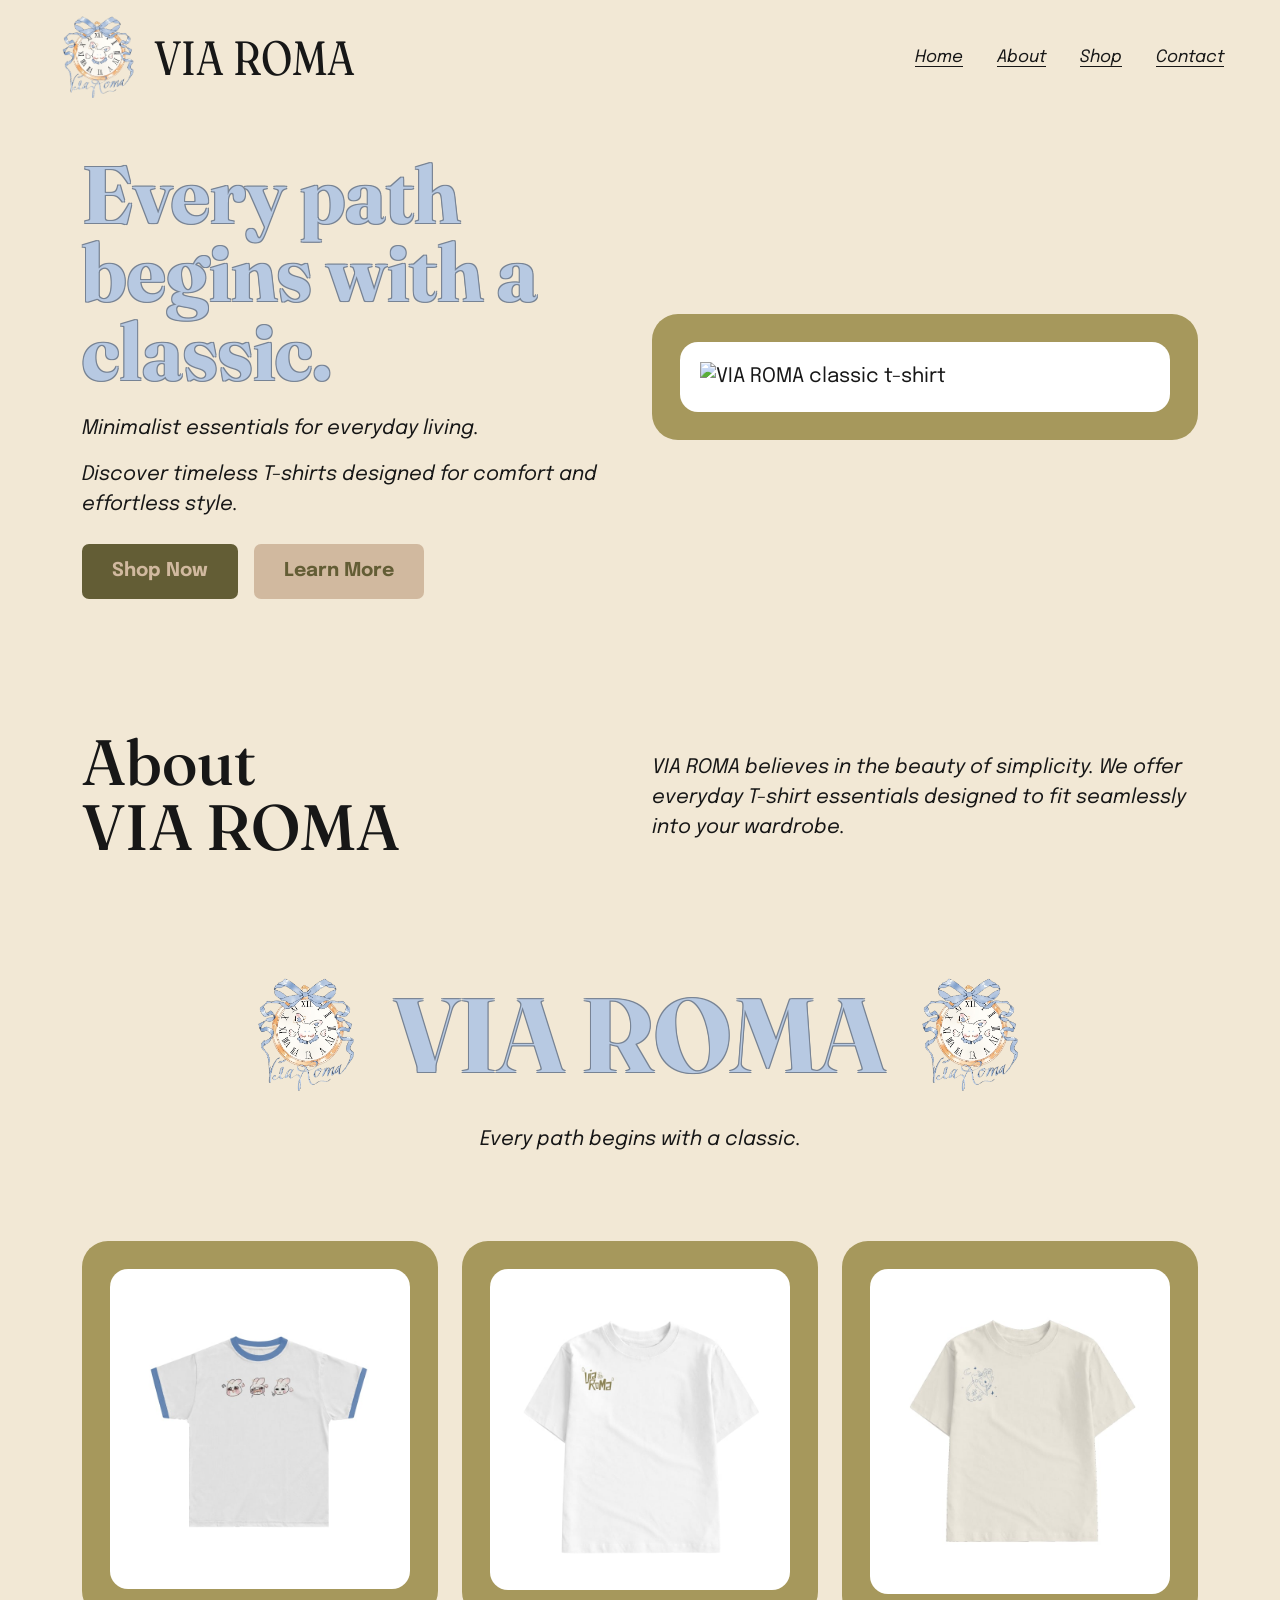
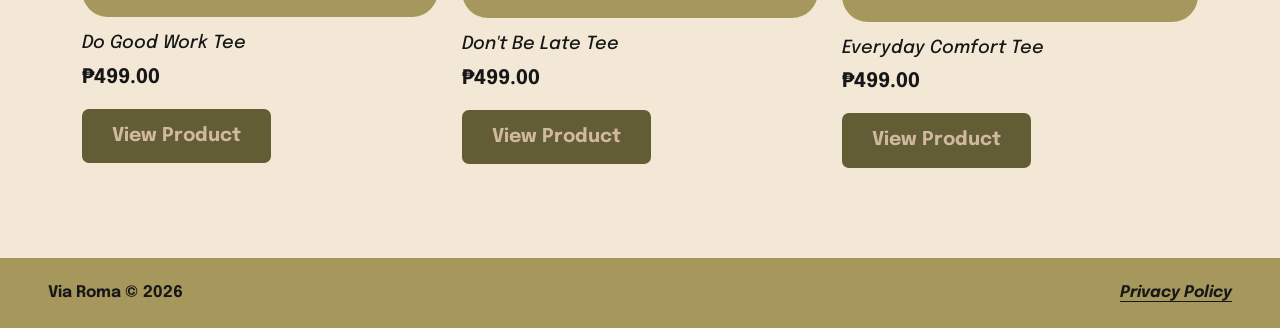
==== commit 2287e2da: "Changed some parts" ====
--- a/index.html
+++ b/index.html
@@ -1,3 +1,4 @@
+
 <!DOCTYPE html>
 <html lang="en">
 
@@ -28,7 +29,7 @@
 
         /* Body text size for the whole page content */
         main {
-            font-size: 18px;
+            font-size: 20px;
         }
 
         /* Light-blue text with a thin outline so it is readable on cream */
@@ -42,32 +43,53 @@
         }
 
         /* Olive button (dark text for contrast) */
-        .via-button {
-            display: inline-block;
-            padding: 12px 28px;
-            background-color: var(--secondary-color);
-            color: var(--text-color);
-            font-family: var(--heading-font);
-            font-size: 22px;
+        .via-button-olive {
+            display: inline-flex;
+            align-items: center;
+            justify-content: center;
+            padding: 13px 30px;
+            background-color: var(--text-color-dark);
+            color: var(--button-color);
+            font-family: var(--body-font);
+            font-size: 19px;
+            font-weight: 700;
             text-decoration: none;
-            border-radius: 10px;
+            border-radius: 7px;
+            transition: opacity 0.2s ease;
+        }
+
+        /* Beige button (dark text for contrast) */
+        .via-button-beige {
+            display: inline-flex;
+            align-items: center;
+            justify-content: center;
+            padding: 13px 30px;
+            background-color: var(--button-color);
+            color: var(--text-color-dark);
+            font-family: var(--body-font);
+            font-size: 19px;
+            font-weight: 700;
+            text-decoration: none;
+            border-radius: 7px;
+            transition: opacity 0.2s ease;
         }
 
         .via-button:hover {
-            color: var(--text-color);
+            color: var(--button-color);
             opacity: 0.8;
         }
 
         /* Olive frame with a white rounded card inside */
         .image-frame {
             background-color: var(--secondary-color);
-            padding: 18px;
+            border-radius: 26px;
+            padding: 20px;
         }
 
         .image-inner {
             background-color: #ffffff;
-            border-radius: 28px;
-            padding: 18px;
+            border-radius: 18px;
+            padding: 20px;
         }
 
         .image-inner img {
@@ -78,24 +100,25 @@
 
         /* Hero */
         .hero {
-            padding: 40px 0 80px;
+            padding: 40px 0 90px;
         }
 
         .hero-title {
             font-family: var(--heading-font);
-            font-size: 3rem;
-            line-height: 1.05;
+            font-size: 3.2rem;
+            line-height: 0.98;
+            max-width: 500px;
         }
 
         /* About */
         .about-section {
-            padding: 40px 0 30px;
+            padding: 40px 0 50px;
         }
 
         .about-title {
             font-family: var(--heading-font);
-            font-size: 2.8rem;
-            line-height: 1;
+            font-size: 3rem;
+            line-height: 1.02;
         }
 
         /* Brand row */
@@ -129,7 +152,7 @@
         }
 
         .price {
-            font-family: var(--heading-font);
+            font-family: var(--body-font);
             font-size: 20px;
         }
 
@@ -243,12 +266,12 @@
                             Every path begins with a classic.
                         </h1>
 
-                        <p>Minimalist essentials for everyday living.</p>
-                        <p>Discover timeless T-shirts designed for comfort and effortless style.</p>
+                        <p class="fst-italic">Minimalist essentials for everyday living.</p>
+                        <p class="fst-italic">Discover timeless T-shirts designed for comfort and effortless style.</p>
 
                         <div class="d-flex flex-wrap gap-3 mt-4">
-                            <a href="index.html#shop" class="via-button">Shop Now</a>
-                            <a href="index.html#about" class="via-button">Learn More<span class="visually-hidden"> about VIA ROMA</span></a>
+                            <a href="index.html#shop" class="via-button-olive">Shop Now</a>
+                            <a href="index.html#about" class="via-button-beige">Learn More<span class="visually-hidden"> about VIA ROMA</span></a>
                         </div>
 
                     </div>
@@ -256,7 +279,7 @@
                     <div class="col-lg-6 mt-4 mt-lg-0">
                         <div class="image-frame">
                             <div class="image-inner">
-                                <img src="images/hero-shirt.png" alt="VIA ROMA classic t-shirt">
+                                <img src="images/dontbelate-back.png" alt="VIA ROMA classic t-shirt">
                             </div>
                         </div>
                     </div>
@@ -276,7 +299,7 @@
                     </div>
 
                     <div class="col-md-6">
-                        <p>
+                        <p class="fst-italic">
                             VIA ROMA believes in the beauty of simplicity.
                             We offer everyday T-shirt essentials designed to
                             fit seamlessly into your wardrobe.
@@ -295,7 +318,7 @@
                 <div class="brand-row d-flex justify-content-center align-items-center gap-3">
                     <img src="images/brand-logo.png" alt="">
                     <p class="brand-name fw-bold text-outline-shadow mb-0">VIA ROMA</p>
-                    <img src="images/brand-logo.png" alt="" class="flip">
+                    <img src="images/brand-logo.png" alt="">
                 </div>
 
                 <p class="fst-italic mt-2">Every path begins with a classic.</p>
@@ -318,9 +341,9 @@
                                 <img src="images/do-good-work-tee.jpg" alt="Do Good Work Tee">
                             </div>
                         </div>
-                        <h3 class="product-name">Do Good Work Tee</h3>
+                        <h3 class="product-name fst-italic">Do Good Work Tee</h3>
                         <p class="price fw-bold">₱499.00</p>
-                        <a href="do-good-work.html" class="via-button">View Product<span class="visually-hidden">: Do Good Work Tee</span></a>
+                        <a href="do-good-work.html" class="via-button-olive">View Product<span class="visually-hidden">: Do Good Work Tee</span></a>
                     </div>
 
                     <div class="col-md-4">
@@ -329,9 +352,9 @@
                                 <img src="images/dont-be-late-tee.jpg" alt="Don't Be Late Tee">
                             </div>
                         </div>
-                        <h3 class="product-name">Don't Be Late Tee</h3>
+                        <h3 class="product-name fst-italic">Don't Be Late Tee</h3>
                         <p class="price fw-bold">₱499.00</p>
-                        <a href="dont-be-late.html" class="via-button">View Product<span class="visually-hidden">: Don't Be Late Tee</span></a>
+                        <a href="dont-be-late.html" class="via-button-olive">View Product<span class="visually-hidden">: Don't Be Late Tee</span></a>
                     </div>
 
                     <div class="col-md-4">
@@ -340,9 +363,9 @@
                                 <img src="images/everyday-comfort-tee.jpg" alt="Everyday Comfort Tee">
                             </div>
                         </div>
-                        <h3 class="product-name">Everyday Comfort Tee</h3>
+                        <h3 class="product-name fst-italic">Everyday Comfort Tee</h3>
                         <p class="price fw-bold">₱499.00</p>
-                        <a href="everyday-comfort.html" class="via-button">View Product<span class="visually-hidden">: Everyday Comfort Tee</span></a>
+                        <a href="everyday-comfort.html" class="via-button-olive">View Product<span class="visually-hidden">: Everyday Comfort Tee</span></a>
                     </div>
 
                 </div>
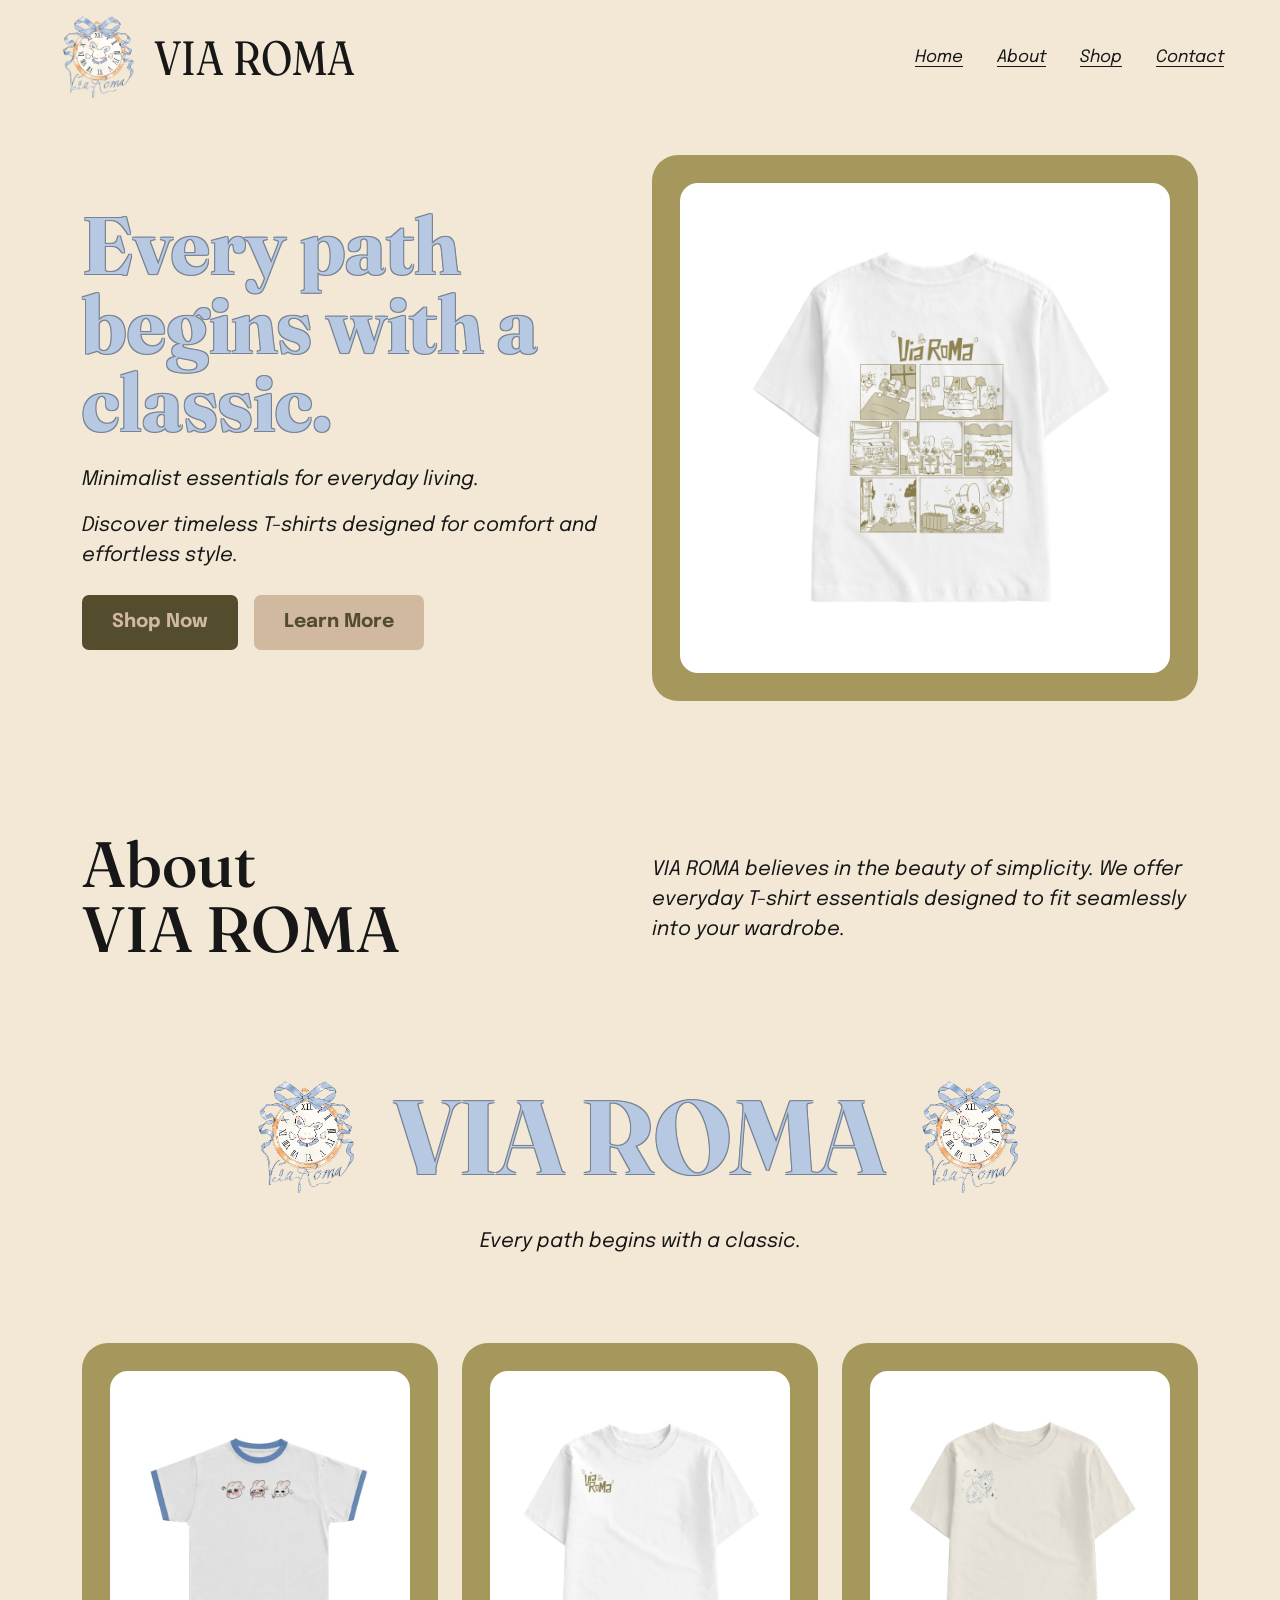
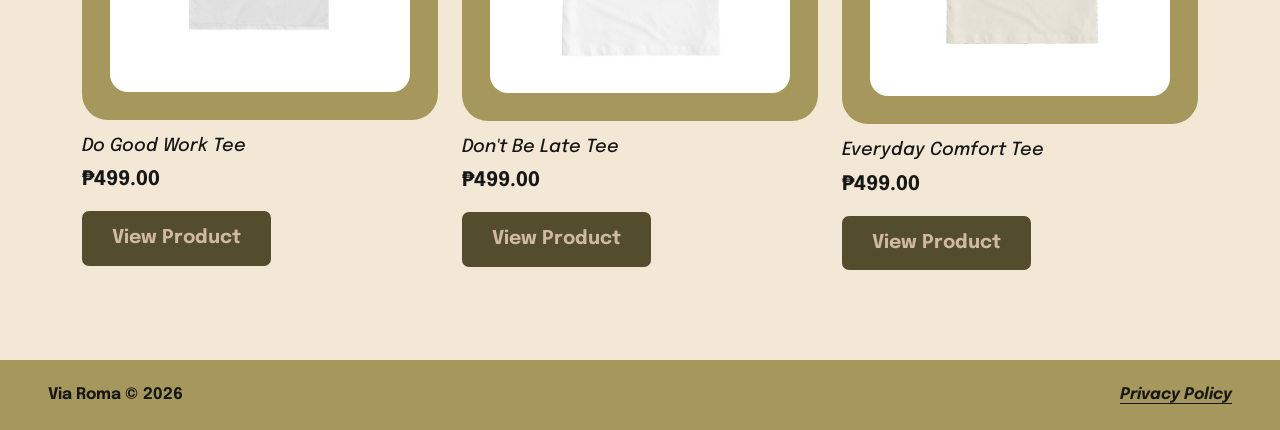
==== commit b8ab5f5e: "Update product links in index.html" ====
--- a/index.html
+++ b/index.html
@@ -1,4 +1,3 @@
-
 <!DOCTYPE html>
 <html lang="en">
 
@@ -354,7 +353,7 @@
                         </div>
                         <h3 class="product-name fst-italic">Don't Be Late Tee</h3>
                         <p class="price fw-bold">₱499.00</p>
-                        <a href="dont-be-late.html" class="via-button-olive">View Product<span class="visually-hidden">: Don't Be Late Tee</span></a>
+                        <a href="don't-be-late-tee.html" class="via-button-olive">View Product<span class="visually-hidden">: Don't Be Late Tee</span></a>
                     </div>
 
                     <div class="col-md-4">
@@ -365,7 +364,7 @@
                         </div>
                         <h3 class="product-name fst-italic">Everyday Comfort Tee</h3>
                         <p class="price fw-bold">₱499.00</p>
-                        <a href="everyday-comfort.html" class="via-button-olive">View Product<span class="visually-hidden">: Everyday Comfort Tee</span></a>
+                        <a href="everyday-comfort-tee.html" class="via-button-olive">View Product<span class="visually-hidden">: Everyday Comfort Tee</span></a>
                     </div>
 
                 </div>
--- a/css/styles.css
+++ b/css/styles.css
@@ -9,7 +9,7 @@
 --button-color: #D1B99F;
 --neutral-color: #F2E8D5;
 --text-color: #171717;
---text-color-dark:#635D35;
+--text-color-dark:#534D2D;
 
 --heading-font: 'Fraunces', serif;
 --body-font: 'Epilogue', sans-serif;
@@ -249,4 +249,4 @@
 .footer-link {
     font-size: 14px;
 }
-}+}
